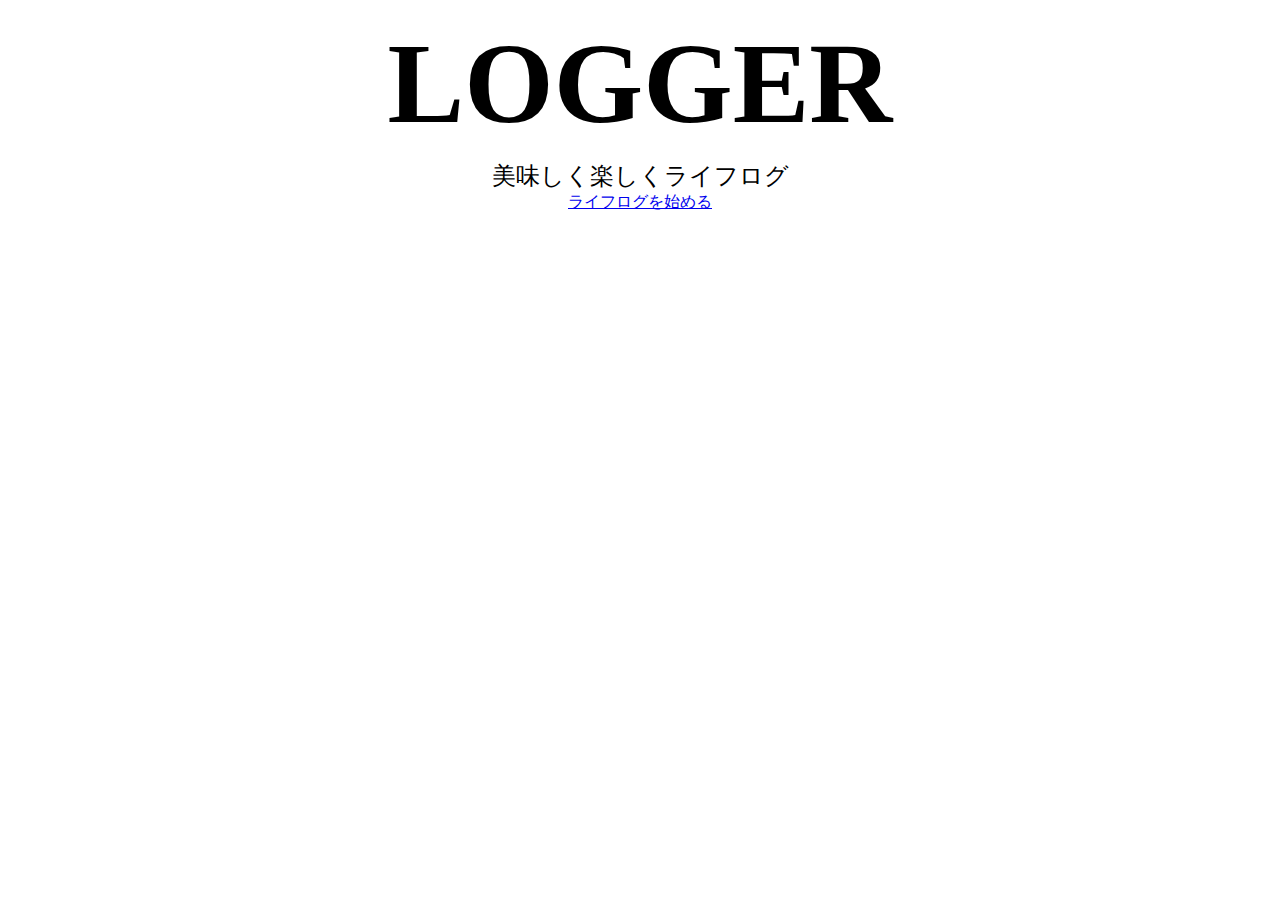
==== index.html @ 99905a14 "- ~p44『画像に重ねるテキストを表示する』" ====
<!DOCTYPE html>
<html lang="ja">
<head>
<meta charset="UTF-8">
<title>サンプル</title>
<meta name="viewport" tontent="width=device-width, initial-scale=1.0">
<link href="style.css" rel="stylesheet">
</head>
<body>
  <section class="conA">
  <div class="container">
    <img src="img/logo.svg" alt="">
    <h1>LOGGER</h1>
    <p>美味しく楽しくライフログ</p>
    <a href="#">ライフログを始める</a>
  </div>
  </section>
</body>
</html>
---- style.css ----
@charset "UTF-8";

/* 基本色 */
:root {
  --main-color: #5D9AB2;
  --accent-color: #BF6A7A;
  --dark-color: #2B5566;
  --text-bright-color: #fff;
}

/* 基本設定： ページ全体　*/
body {
  margin: 0;
  font-family: 'メイリオ','Higragino Kaku Gothic Pro','sans-serif';
}

/* コンテンツA: ヒーローイメージ　*/
.conA {
  text-align: center;
}

.conA h1 {
  margin-top: 0;
  margin-bottom: 10px;
  font-size: 15vw;
}

.conA p {
  margin-top: 0;
  margin-bottom: 0;
  font-size: 18px;
}

@media (min-width: 768px){
  .conA h1 {
    font-size: 115px;
  }

  .conA p {
    font-size: 24px;
  }
}
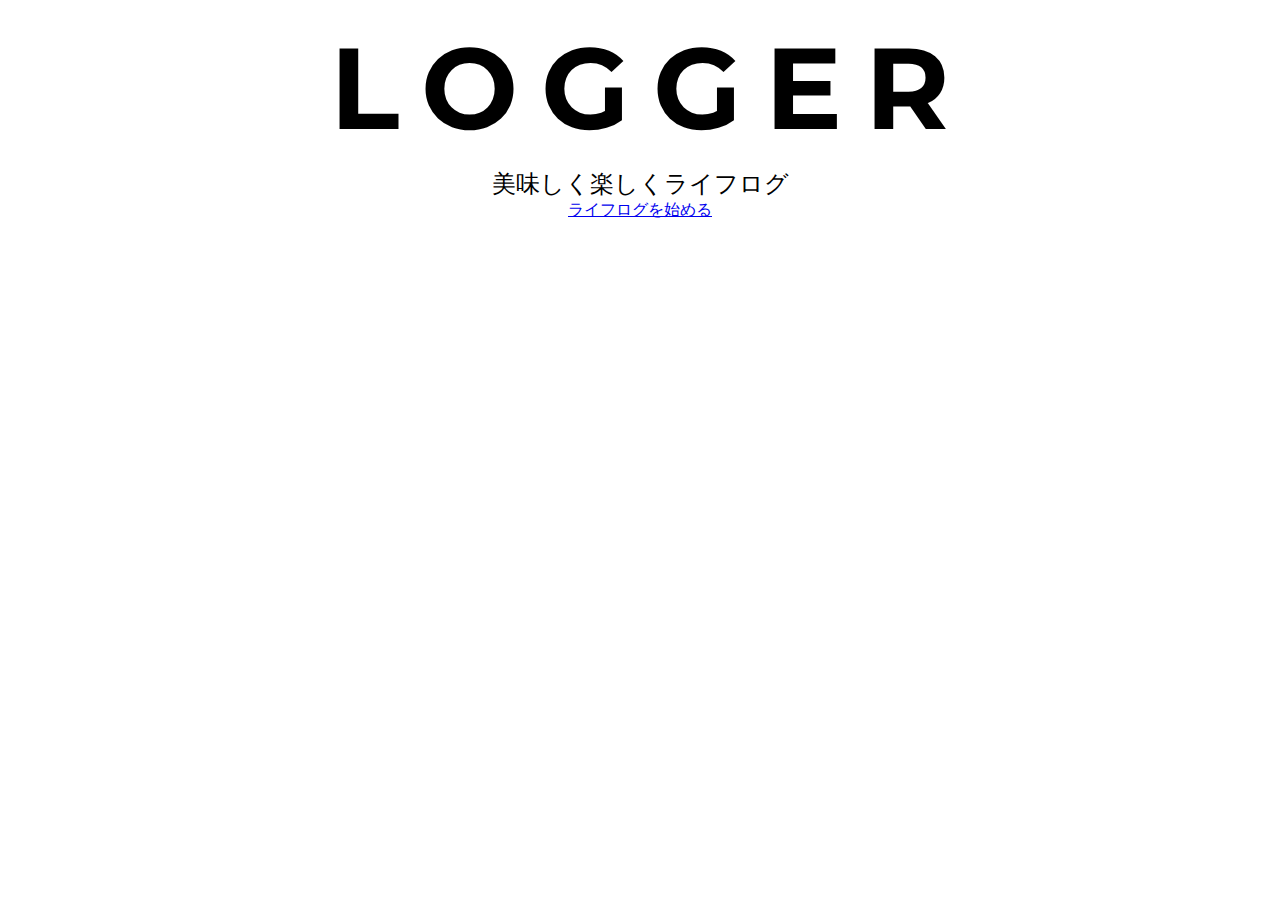
==== commit 9220e8ca: "- ~p47『Webフォントで表示して字間を調整する』" ====
--- a/index.html
+++ b/index.html
@@ -4,6 +4,7 @@
 <meta charset="UTF-8">
 <title>サンプル</title>
 <meta name="viewport" tontent="width=device-width, initial-scale=1.0">
+<link href="https://fonts.googleapis.com/css?family=Montserrat" rel="stylesheet">
 <link href="style.css" rel="stylesheet">
 </head>
 <body>
--- a/style.css
+++ b/style.css
@@ -22,7 +22,10 @@
 .conA h1 {
   margin-top: 0;
   margin-bottom: 10px;
+  font-family: "Montserrat","sans-serif";
   font-size: 15vw;
+  letter-spacing: 0.2em;
+  margin-left: 0.2em;
 }
 
 .conA p {
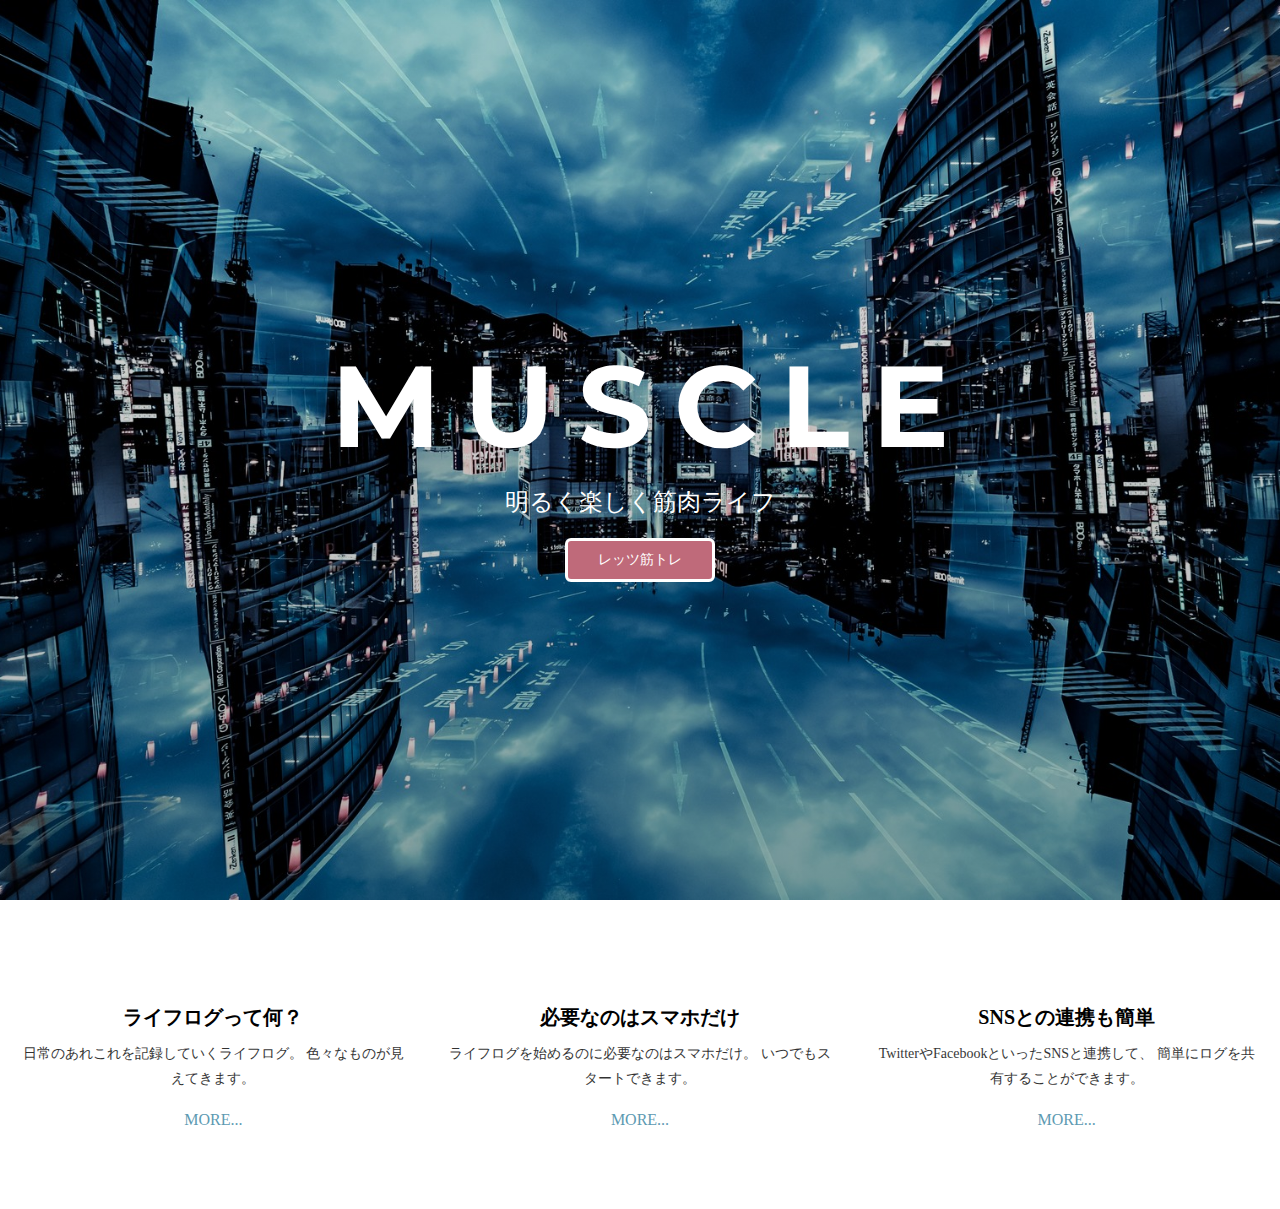
==== commit 4b9804b0: "- ~p79 『3つの概要を横に並べる』" ====
--- a/index.html
+++ b/index.html
@@ -6,14 +6,73 @@
 <meta name="viewport" tontent="width=device-width, initial-scale=1.0">
 <link href="https://fonts.googleapis.com/css?family=Montserrat" rel="stylesheet">
 <link href="style.css" rel="stylesheet">
+<script src="https://use.fontawesome.com/e3bf97be07.js"></script>
 </head>
 <body>
   <section class="conA">
   <div class="container">
     <img src="img/logo.svg" alt="">
-    <h1>LOGGER</h1>
-    <p>美味しく楽しくライフログ</p>
-    <a href="#">ライフログを始める</a>
+    <h1>
+      MUSCLE
+    </h1>
+    <p>
+      明るく楽しく筋肉ライフ
+    </p>
+    <a href="#">
+      レッツ筋トレ
+    </a>
+  </div>
+  </section>
+  <section class="conB">
+  <div class="container">
+    <div class="text">
+      <span class="fa fa-bar-chart icon">
+      </span>
+      <h2>
+        ライフログって何？
+      </h2>
+      <p>
+        日常のあれこれを記録していくライフログ。
+        色々なものが見えてきます。
+      </p>
+      <a href="#">
+        MORE...
+      <span class="fa fa-chevron-right">
+      </span>
+      </a>
+    </div>
+    <div class="text">
+      <span class="fa fa-gears icon">
+      </span>
+      <h2>
+        必要なのはスマホだけ
+      </h2>
+      <p>
+        ライフログを始めるのに必要なのはスマホだけ。
+        いつでもスタートできます。
+      </p>
+      <a href="#">
+        MORE...
+      <span class="fa fa-chevron-right">
+      </span>
+      </a>
+    </div>
+    <div class="text">
+      <span class="fa fa-rocket icon">
+      </span>
+      <h2>
+        SNSとの連携も簡単
+      </h2>
+      <p>
+        TwitterやFacebookといったSNSと連携して、
+        簡単にログを共有することができます。  
+      </p>
+      <a href="#">
+        MORE...
+      <span class="fa fa-chevron-right">
+      </span>
+      </a>
+    </div>
   </div>
   </section>
 </body>
--- a/style.css
+++ b/style.css
@@ -6,6 +6,8 @@
   --accent-color: #BF6A7A;
   --dark-color: #2B5566;
   --text-bright-color: #fff;
+  --icon-color: #fff;
+  --icon-bk-color: #ddd;
 }
 
 /* 基本設定： ページ全体　*/
@@ -16,6 +18,16 @@
 
 /* コンテンツA: ヒーローイメージ　*/
 .conA {
+  display: flex;
+  align-items: center;
+  justify-content: center;
+  height: 100vh;
+  min-height: 450px;
+  background-image: linear-gradient(rgba(0,0,0,0.1), rgba(0,0,0,0.3)), url(img/header.jpg);
+  background-position: center;
+  background-size: cover;
+  color: #fff;""
+  color: var(--text-bright-color);
   text-align: center;
 }
 
@@ -34,6 +46,28 @@
   font-size: 18px;
 }
 
+.conA img {
+  width: 20%;
+}
+
+.conA a {
+  display: inline-block;
+  margin-top: 20px;
+  padding: 10px 30px;
+  border: solid 3px currentColor;
+  border-radius: 6px;
+  background-color: #BF6A7A;
+  background-color: var(--accent-color);
+  color: #FFF;
+  color: var(--text-bright-color);
+  font-size: 14px;
+  text-decoration: none;
+}
+
+.conA a:hover {
+  background-image: linear-gradient(rgba(255,255,255,0.2),rgba(255,255,255,0.2));
+}
+
 @media (min-width: 768px){
   .conA h1 {
     font-size: 115px;
@@ -42,4 +76,66 @@
   .conA p {
     font-size: 24px;
   }
+}
+
+/* コンテンツB: 概要（アイコン＋テキスト） */
+.conB .container {
+  padding-top: 80px;
+  padding-bottom: 20px;
+}
+
+.conB .text {
+  padding-left: 20px;
+  padding-right: 20px;
+  padding-bottom: 60px;
+  text-align: center;
+}
+
+.conB h2 {
+  margin-top: 0;
+  margin-bottom: 10px;
+  font-size: 20px;
+}
+
+.conB p {
+  margin-top: 0;
+  margin-bottom: 20px;
+  font-size: 14px;
+  line-height: 1.8;
+  opacity: 0.8;
+}
+
+.conB a {
+  color: #5D9AB2;
+  color: var(--main-color);
+  text-decoration: none;
+}
+
+.conB a:hover {
+  text-decoration: underline;
+}
+
+
+.conB .icon {
+  display: inline-block;
+  margin-bottom: 20px;
+  font-size: 40px;
+  width: 2em;
+  line-height: 2em;
+  border-radius: 50%;
+  text-align: center;
+  background-color: #ddd;
+  background-color: var(--icon-bk-color);
+  color: #fff;
+  color: var(--icon-color);
+}
+
+@media (min-width: 768px){
+  .conB .container {
+    display: flex;
+  }
+
+  .conB .text {
+    flex: 1;
+  }
 }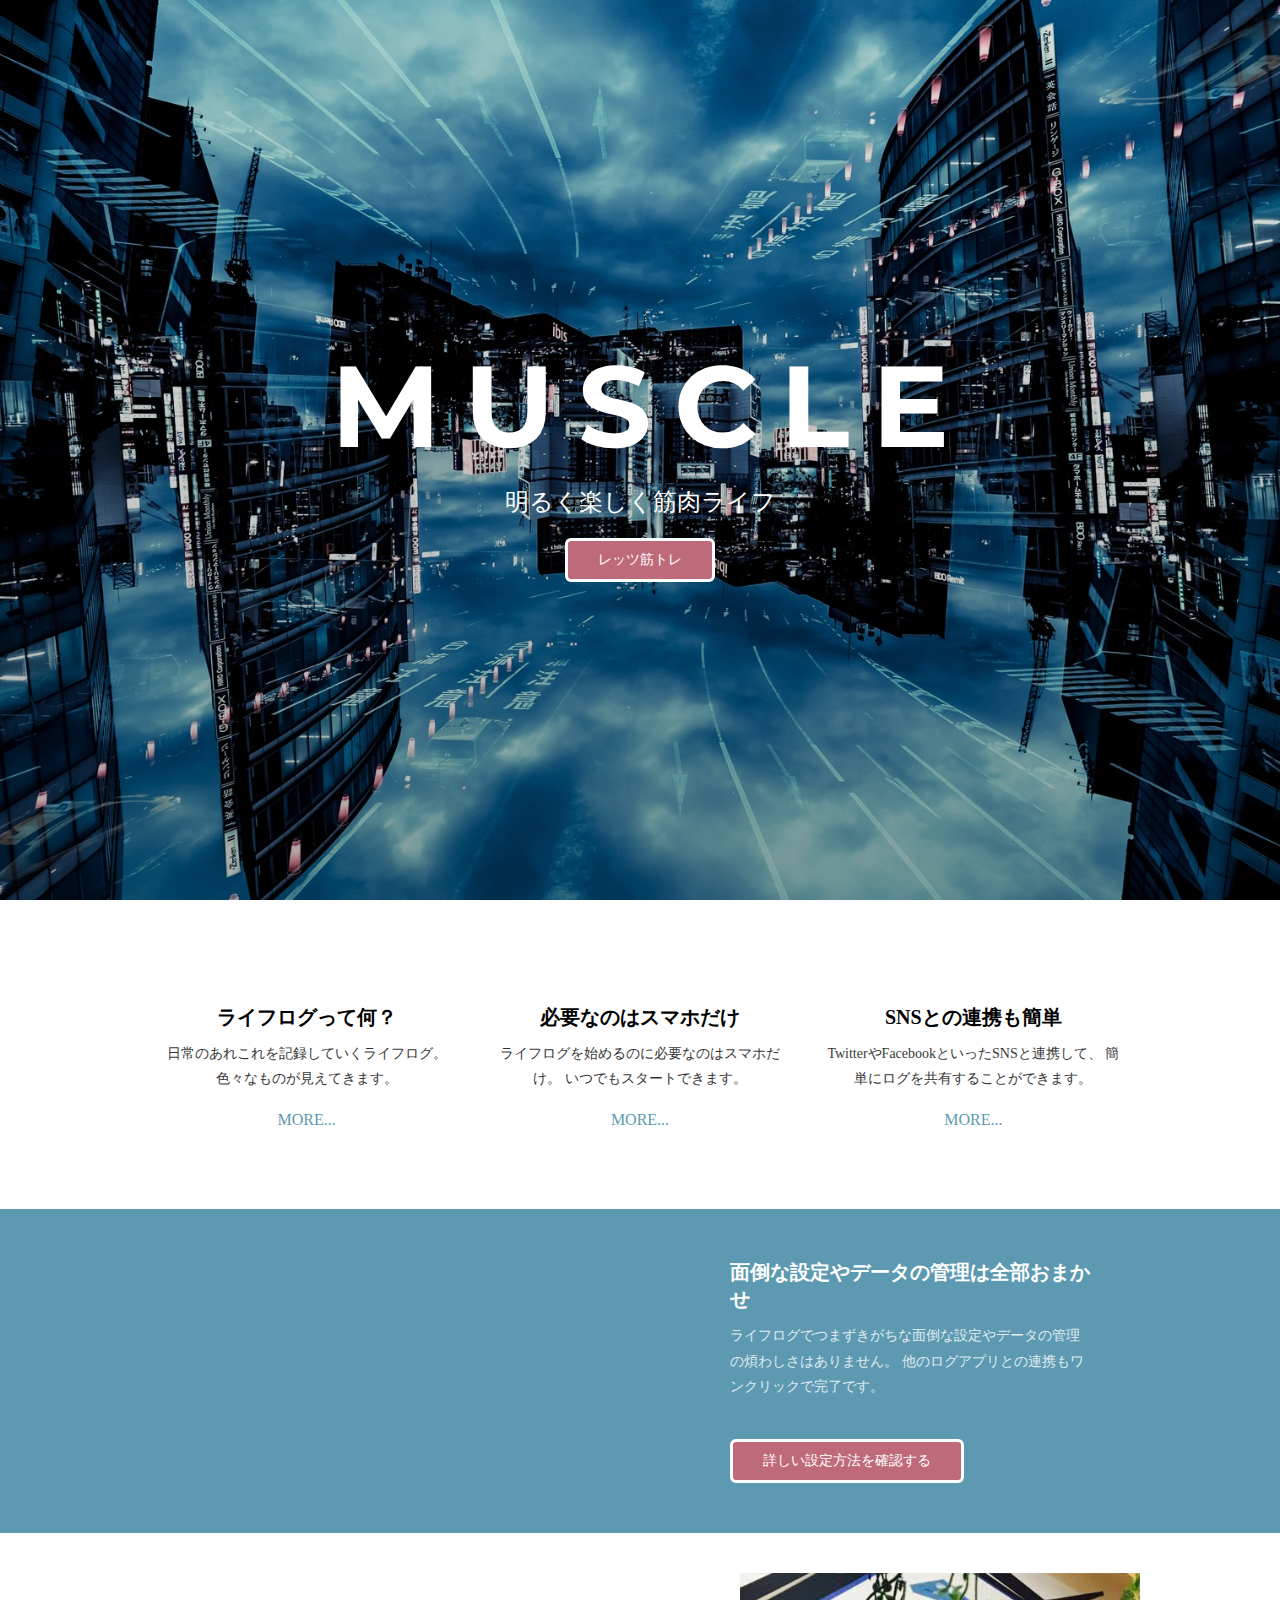
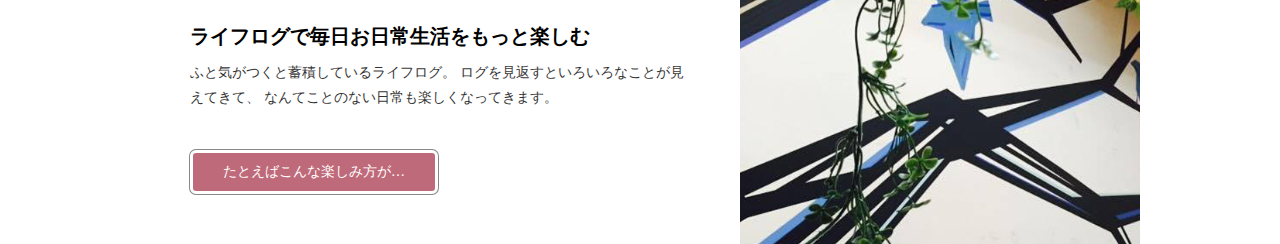
==== commit 5cd840a9: "- ~p104『画像の横幅を固定して並び順を変更する』" ====
--- a/index.html
+++ b/index.html
@@ -75,5 +75,46 @@
     </div>
   </div>
   </section>
+  <section class="conC">
+  <dic class="container">
+    <div class="photo">
+    </div>
+    <div class="text">
+      <h2>
+        面倒な設定やデータの管理は全部おまかせ
+      </h2>
+      <p>
+        ライフログでつまずきがちな面倒な設定やデータの管理の煩わしさはありません。
+        他のログアプリとの連携もワンクリックで完了です。
+      </p>
+      <a href="#">
+        詳しい設定方法を確認する
+      </a>
+      <span class="fa fa-chevron-right">
+      </span>
+    </div>
+  </dic>
+  </section>
+  <section class="conD">
+  <dic class="container">
+    <div class="photo">
+    </div>
+    <div class="text">
+      <h2>
+        ライフログで毎日お日常生活をもっと楽しむ
+      </h2>
+      <p>
+        ふと気がつくと蓄積しているライフログ。
+        ログを見返すといろいろなことが見えてきて、
+        なんてことのない日常も楽しくなってきます。
+      </p>
+      <a href="#">
+        たとえばこんな楽しみ方が…
+      </a>
+      <span class="fa fa-chevron-right">
+      </span>
+    </div>
+  </dic>
+  </section>
 </body>
 </html>
--- a/style.css
+++ b/style.css
@@ -8,6 +8,7 @@
   --text-bright-color: #fff;
   --icon-color: #fff;
   --icon-bk-color: #ddd;
+  --large-width: 1000px;
 }
 
 /* 基本設定： ページ全体　*/
@@ -26,7 +27,7 @@
   background-image: linear-gradient(rgba(0,0,0,0.1), rgba(0,0,0,0.3)), url(img/header.jpg);
   background-position: center;
   background-size: cover;
-  color: #fff;""
+  color: #fff;
   color: var(--text-bright-color);
   text-align: center;
 }
@@ -114,7 +115,6 @@
 .conB a:hover {
   text-decoration: underline;
 }
-
 
 .conB .icon {
   display: inline-block;
@@ -133,9 +133,154 @@
 @media (min-width: 768px){
   .conB .container {
     display: flex;
+    max-width: 1000px;
+    max-width: var(--large-width);
+    margin-left: auto;
+    margin-right: auto;
   }
 
   .conB .text {
     flex: 1;
   }
+}
+
+/*  コンテンツC : 概要（画像＋テキスト） */
+.conC {
+  background-color: #5D9AB2;
+  background-color: var(--main-color);
+  color: #FFF;
+  color: var(--text-bright-color);
+}
+
+.conC .text {
+  padding: 20px;
+}
+
+.conC h2 {
+  margin-top: 0;
+  margin-bottom: 10px;
+  font-size: 20px;
+}
+
+.conC p {
+  margin-top: 0;
+  margin-bottom: 20px;
+  font-size: 14px;
+  line-height: 1.8;
+  opacity: 0.8;
+}
+
+.conC a {
+  display: inline-block;
+  margin-top: 20px;
+  padding: 10px 30px;
+  border: solid 3px currentColor;
+  border-radius: 6px;
+  background-color: #BF6A7A;
+  background-color: var(--accent-color);
+  color: #FFF;
+  color: var(--text-bright-color);
+  font-size: 14px;
+  text-decoration: none;
+}
+
+.conC a:hover {
+  background-image: linear-gradient(rgba(255,255,255,0.2),rgba(255,255,255,0.2));
+}
+
+.conC .photo {
+  min-height: 200px;
+  background-image: url(img/slideshow01.jpg);
+  background-position: center;
+  background-size: cover;
+}
+
+@media (min-width: 768px){
+  .conC .container {
+    display: flex;
+    max-width: 1000px;
+    max-width: var(--large-width);
+    margin-right: auto;
+    margin-left: auto;
+  }
+
+  .conC .photo {
+    flex: 3;
+  }
+
+  .conC .text {
+    flex: 2;
+    padding: 50px;
+  }
+}
+
+/*  コンテンツD : 概要（画像＋テキスト：逆配置） */
+.codD .container {
+  padding-top: 2px;
+}
+
+.conD　.text {
+  padding: 20px;
+}
+
+.conD h2 {
+  margin-top: 0;
+  margin-bottom: 10px;
+  font-size: 20px;
+}
+
+.conD p {
+  margin-top: 0;
+  margin-bottom: 20px;
+  font-size: 14px;
+  line-height: 1.8;
+  opacity: 0.8;
+}
+
+.conD a {
+  display: inline-block;
+  margin-top: 20px;
+  padding: 10px 30px;
+  box-shadow: 0 0 0  1px #888;
+  border: solid 3px currentColor;
+  border-radius: 6px;
+  background-color: #BF6A7A;
+  background-color: var(--accent-color);
+  color: #FFF;
+  color: var(--text-bright-color);
+  font-size: 14px;
+  text-decoration: none;
+}
+
+.conD a:hover {
+  background-image: linear-gradient(rgba(255,255,255,0.2),rgba(255,255,255,0.2));
+}
+
+.conD .photo {
+  min-height: 200px;
+  background-image: url(img/slideshow02.jpg);
+  background-position: center;
+  background-size: cover;
+}
+
+@media (min-width: 768px){
+  .conD .container {
+    display: flex;
+    flex-direction: row-reverse;
+    max-width: 1000px;
+    max-width: var(--large-width);
+    margin-right: auto;
+    margin-left: auto;
+    padding-top: 40px;
+    padding-bottom: 40px0;
+  }
+
+  .conD .photo {
+    flex: 0 0 400px;
+  }
+
+  .conD .text {
+    flex: 2;
+    padding: 50px;
+  }
 }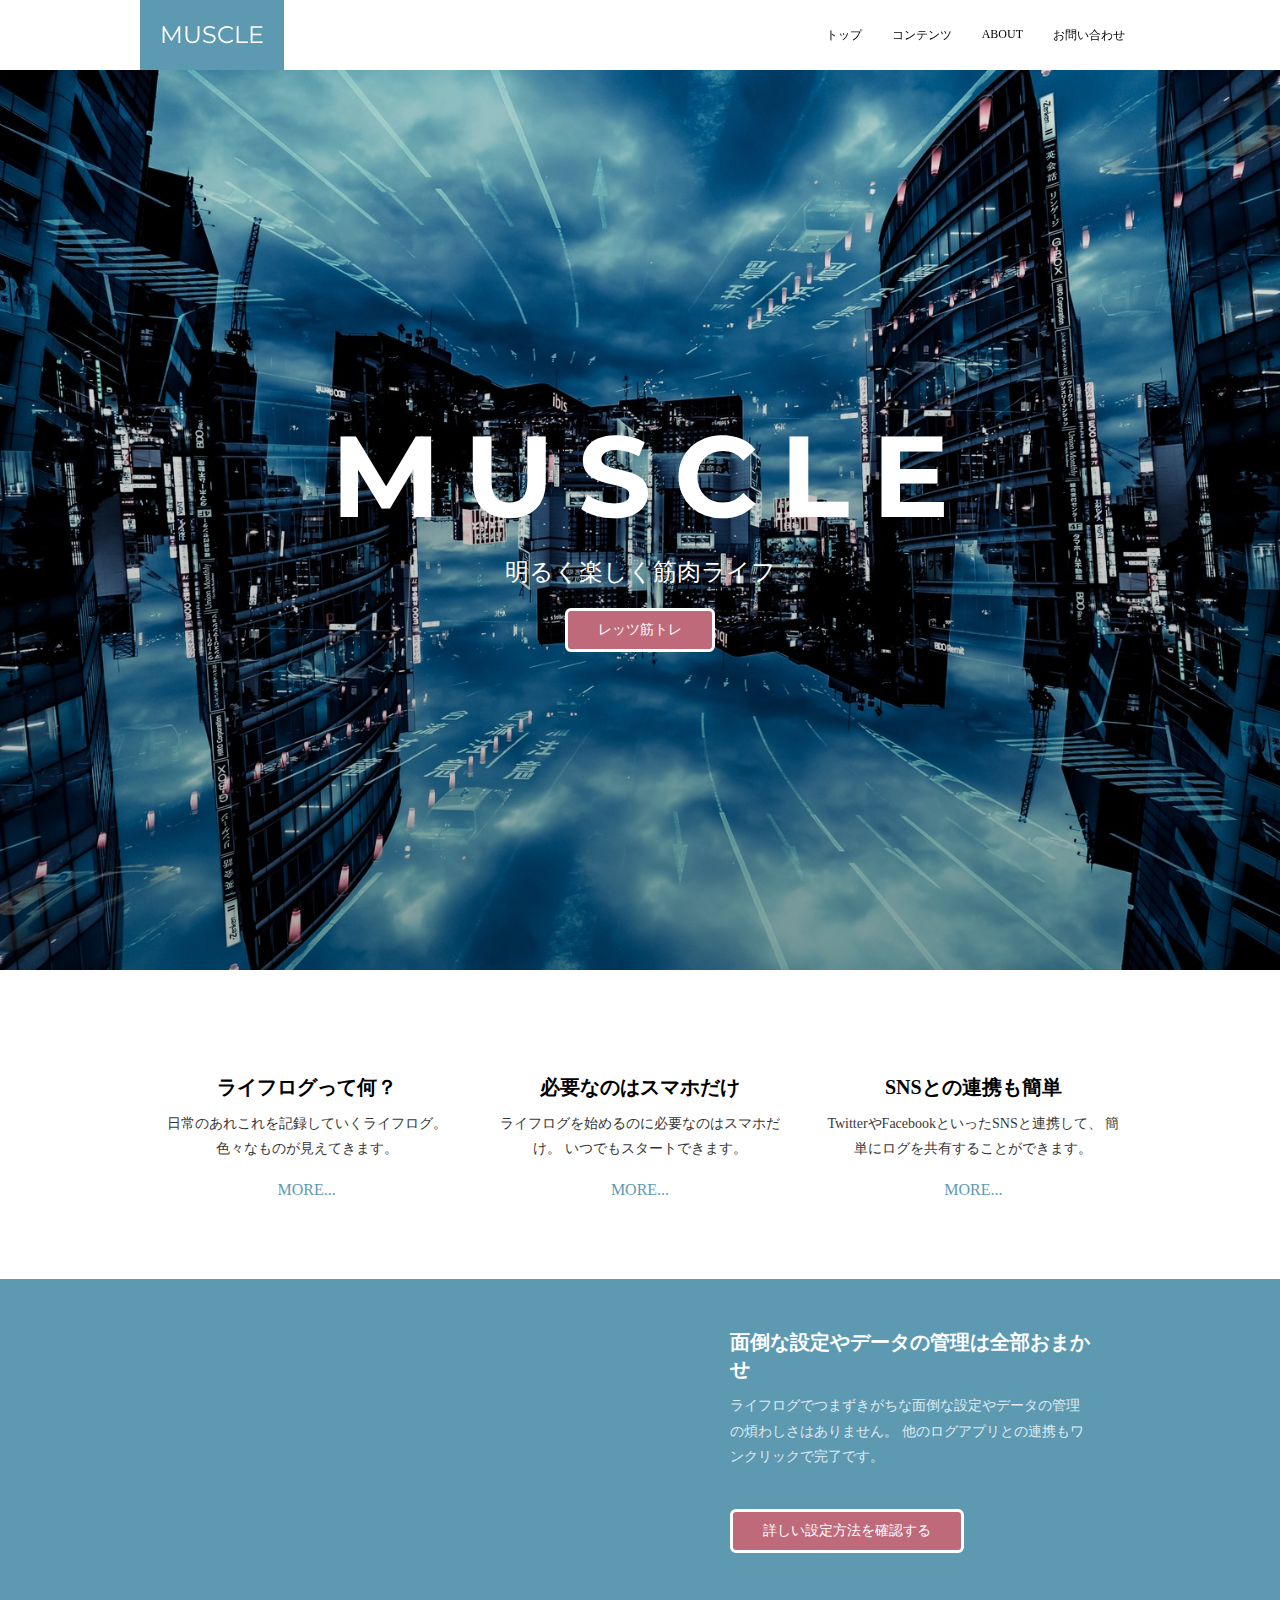
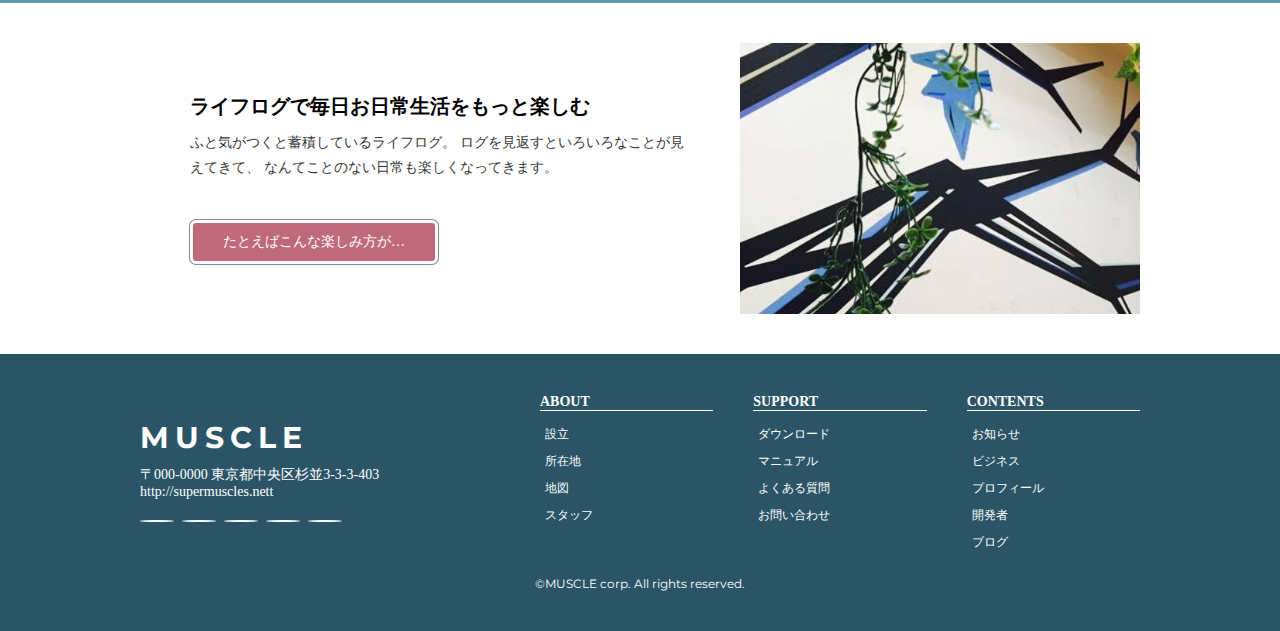
==== commit 3c20bbd9: "- ~p174『トグルボタンでナビげ0ションメニューを開閉する』 - トップページ完了 - chapter3完了" ====
--- a/index.html
+++ b/index.html
@@ -3,118 +3,315 @@
 <head>
 <meta charset="UTF-8">
 <title>サンプル</title>
-<meta name="viewport" tontent="width=device-width, initial-scale=1.0">
+<meta name="viewport" content="width=device-width,initial-scale=1.0">
 <link href="https://fonts.googleapis.com/css?family=Montserrat" rel="stylesheet">
 <link href="style.css" rel="stylesheet">
+<style>
+.sr-only {
+  position: absolute;
+  width: 1px;
+  height: 1px;
+  padding: 0;
+  margin: -1px;
+  overflow: hidden;
+  clip: rect(0,0,0,0);
+  border: 0;
+}
+</style>
 <script src="https://use.fontawesome.com/e3bf97be07.js"></script>
+<script src="https://code.jquery.com/jquery-2.2.3.min.js"></script>
+<script>
+$(function(){
+  $(".headC").click(function(){
+    $(".headB").slideToggle();
+  });
+});
+</script>
 </head>
 <body>
-  <section class="conA">
+<header>
+<div class="container">
+  <div class="container-small">
+    <a href="index.html" class="headA">
+      MUSCLE
+    </a>
+    <button type="button" class="headC">
+      <span class="fa fa-bars" title="MENU">
+      </span>
+    </button>
+  </div>
+  <nav class="headB">
+    <ul>
+      <li>
+        <a href="index.html">
+          トップ
+        </a>
+      </li>
+      <li>
+        <a href="contents.html">
+          コンテンツ
+        </a>
+      </li>
+      <li>
+        <a href="about.html">
+          ABOUT
+        </a>
+      </li>
+      <li>
+        <a href="contact.html">
+          お問い合わせ
+        </a>
+      </li>
+    </ul>
+  </nav>
+</div>
+</header>
+<section class="conA">
+<div class="container">
+  <img src="img/logo.svg" alt="">
+  <h1>
+    MUSCLE
+  </h1>
+  <p>
+    明るく楽しく筋肉ライフ
+  </p>
+  <a href="#">
+    レッツ筋トレ
+  </a>
+</div>
+</section>
+<section class="conB">
+<div class="container">
+  <div class="text">
+    <span class="fa fa-bar-chart icon">
+    </span>
+    <h2>
+      ライフログって何？
+    </h2>
+    <p>
+      日常のあれこれを記録していくライフログ。
+      色々なものが見えてきます。
+    </p>
+    <a href="#">
+      MORE...
+    <span class="fa fa-chevron-right">
+    </span>
+    </a>
+  </div>
+  <div class="text">
+    <span class="fa fa-gears icon">
+    </span>
+    <h2>
+      必要なのはスマホだけ
+    </h2>
+    <p>
+      ライフログを始めるのに必要なのはスマホだけ。
+      いつでもスタートできます。
+    </p>
+    <a href="#">
+      MORE...
+    <span class="fa fa-chevron-right">
+    </span>
+    </a>
+  </div>
+  <div class="text">
+    <span class="fa fa-rocket icon">
+    </span>
+    <h2>
+      SNSとの連携も簡単
+    </h2>
+    <p>
+      TwitterやFacebookといったSNSと連携して、
+      簡単にログを共有することができます。  
+    </p>
+    <a href="#">
+      MORE...
+    <span class="fa fa-chevron-right">
+    </span>
+    </a>
+  </div>
+</div>
+</section>
+<section class="conC">
+<dic class="container">
+  <div class="photo">
+  </div>
+  <div class="text">
+    <h2>
+      面倒な設定やデータの管理は全部おまかせ
+    </h2>
+    <p>
+      ライフログでつまずきがちな面倒な設定やデータの管理の煩わしさはありません。
+      他のログアプリとの連携もワンクリックで完了です。
+    </p>
+    <a href="#">
+      詳しい設定方法を確認する
+    </a>
+    <span class="fa fa-chevron-right">
+    </span>
+  </div>
+</dic>
+</section>
+<section class="conD">
+<dic class="container">
+  <div class="photo">
+  </div>
+  <div class="text">
+    <h2>
+      ライフログで毎日お日常生活をもっと楽しむ
+    </h2>
+    <p>
+      ふと気がつくと蓄積しているライフログ。
+      ログを見返すといろいろなことが見えてきて、
+      なんてことのない日常も楽しくなってきます。
+    </p>
+    <a href="#">
+      たとえばこんな楽しみ方が…
+    </a>
+    <span class="fa fa-chevron-right">
+    </span>
+  </div>
+</dic>
+</section>
+<footer>
   <div class="container">
-    <img src="img/logo.svg" alt="">
-    <h1>
-      MUSCLE
-    </h1>
-    <p>
-      明るく楽しく筋肉ライフ
-    </p>
-    <a href="#">
-      レッツ筋トレ
-    </a>
-  </div>
-  </section>
-  <section class="conB">
-  <div class="container">
-    <div class="text">
-      <span class="fa fa-bar-chart icon">
-      </span>
+    <div class="footA">
       <h2>
-        ライフログって何？
+        MUSCLE
       </h2>
       <p>
-        日常のあれこれを記録していくライフログ。
-        色々なものが見えてきます。
+        〒000-0000 東京都中央区杉並3-3-3-403<br>
+        <a href="index.html">
+          http://supermuscles.nett
+        </a>
       </p>
-      <a href="#">
-        MORE...
-      <span class="fa fa-chevron-right">
-      </span>
-      </a>
+      <nav class="footD">
+        <ul>
+          <li>
+            <a href="#">
+              <span class="fa fa-twitter" title="Twitter">
+              </span>
+            </a>
+          </li>
+          <li>
+            <a href="#">
+              <span class="fa fa-facebook" title="Facebook">
+              </span>
+            </a>
+          </li>
+          <li>
+            <a href="#">
+              <span class="fa fa-google-plus" title="Google Plus">
+              </span>
+            </a>
+          </li>
+          <li>
+            <a href="#">
+              <span class="fa fa-instagram" title="Instagram">
+              </span>
+            </a>
+          </li>
+          <li>
+            <a href="#">
+              <span class="fa fa-youtube" title="Youtube">
+              </span>
+            </a>
+          </li>
+        </ul>
+      </nav>
     </div>
-    <div class="text">
-      <span class="fa fa-gears icon">
-      </span>
-      <h2>
-        必要なのはスマホだけ
-      </h2>
-      <p>
-        ライフログを始めるのに必要なのはスマホだけ。
-        いつでもスタートできます。
-      </p>
-      <a href="#">
-        MORE...
-      <span class="fa fa-chevron-right">
-      </span>
-      </a>
+    <nav class="footB">
+      <div>
+        <h3>
+          ABOUT
+        </h3>
+        <ul>
+          <li>
+            <a href="#">
+              設立
+            </a>
+          </li>
+          <li>
+            <a href="#">
+              所在地
+            </a>
+          </li>
+          <li>
+            <a href="#">
+              地図
+            </a>
+          </li>
+          <li>
+            <a href="#">
+              スタッフ
+            </a>
+          </li>
+        </ul>
+      </div>
+      <div>
+        <h3>
+          SUPPORT
+        </h3>
+        <ul>
+          <li>
+            <a href="#">
+              ダウンロード
+            </a>
+          </li>
+          <li>
+            <a href="#">
+              マニュアル
+            </a>
+          </li>
+          <li>
+            <a href="#">
+              よくある質問
+            </a>
+          </li>
+          <li>
+            <a href="#">
+              お問い合わせ
+            </a>
+          </li>
+        </ul>
+      </div>
+      <div>
+        <h3>
+          CONTENTS
+        </h3>
+        <ul>
+          <li>
+            <a href="#">
+              お知らせ
+            </a>
+          </li>
+          <li>
+            <a href="#">
+              ビジネス
+            </a>
+          </li>
+          <li>
+            <a href="#">
+              プロフィール
+            </a>
+          </li>
+          <li>
+            <a href="#">
+              開発者
+            </a>
+          </li>
+          <li>
+            <a href="#">
+              ブログ
+            </a>
+          </li>
+        </ul>
+      </div>
+    </nav>
+    <div class="footC">
+      ©︎MUSCLE corp. All rights reserved.
     </div>
-    <div class="text">
-      <span class="fa fa-rocket icon">
-      </span>
-      <h2>
-        SNSとの連携も簡単
-      </h2>
-      <p>
-        TwitterやFacebookといったSNSと連携して、
-        簡単にログを共有することができます。  
-      </p>
-      <a href="#">
-        MORE...
-      <span class="fa fa-chevron-right">
-      </span>
-      </a>
-    </div>
-  </div>
-  </section>
-  <section class="conC">
-  <dic class="container">
-    <div class="photo">
-    </div>
-    <div class="text">
-      <h2>
-        面倒な設定やデータの管理は全部おまかせ
-      </h2>
-      <p>
-        ライフログでつまずきがちな面倒な設定やデータの管理の煩わしさはありません。
-        他のログアプリとの連携もワンクリックで完了です。
-      </p>
-      <a href="#">
-        詳しい設定方法を確認する
-      </a>
-      <span class="fa fa-chevron-right">
-      </span>
-    </div>
-  </dic>
-  </section>
-  <section class="conD">
-  <dic class="container">
-    <div class="photo">
-    </div>
-    <div class="text">
-      <h2>
-        ライフログで毎日お日常生活をもっと楽しむ
-      </h2>
-      <p>
-        ふと気がつくと蓄積しているライフログ。
-        ログを見返すといろいろなことが見えてきて、
-        なんてことのない日常も楽しくなってきます。
-      </p>
-      <a href="#">
-        たとえばこんな楽しみ方が…
-      </a>
-      <span class="fa fa-chevron-right">
-      </span>
-    </div>
-  </dic>
-  </section>
+  </div>
+</footer>
 </body>
 </html>
--- a/style.css
+++ b/style.css
@@ -272,7 +272,7 @@
     margin-right: auto;
     margin-left: auto;
     padding-top: 40px;
-    padding-bottom: 40px0;
+    padding-bottom: 40px;
   }
 
   .conD .photo {
@@ -283,4 +283,246 @@
     flex: 2;
     padding: 50px;
   }
+}
+
+/* フッター*/
+footer {
+  color: #fff;
+  color: var(--text-bright-color);
+  background-color: #2B5566;
+  background-color: var(--dark-color);
+}
+
+footer .container {
+  padding: 40px 20px;
+}
+
+@media (min-width: 768px) {
+  footer .container {
+    display: flex;
+    flex-wrap: wrap;
+    max-width: 1000px;
+    max-width: var(--large-width);
+    margin-left: auto;
+    margin-right: auto;
+  }
+
+  .footA {
+    flex: 0 0 40%;
+  }
+
+  .footB {
+    flex: 0 0 60%;
+  }
+
+  .footC {
+    flex: 0 0 100%;
+  }
+}
+
+/* フッターA: サイト情報 */
+.footA {
+  margin-bottom: 30px;
+}
+
+
+.footA h2 {
+  margin-top:opx;
+  margin-bottom: 10px;
+  font-family: "Montserrat","sans-serif";
+  font-size: 30px;
+  letter-spacing: 0.2em;
+}
+
+.footA p {
+  margin-top: 0;
+  margin-bottom: 0;
+  font-size: 14px;
+}
+
+.footA a {
+  color: inherit;
+  text-decoration: none;
+}
+
+/* フッターB: フッターメニュー */
+.footB div {
+  margin-bottom: 20px;
+}
+
+.footB h3 {
+  margin-top: 0;
+  margin-bottom: 10px;
+  border-bottom: solid 1px currentColor;
+  font-size: 14px;
+}
+
+.footB ul {
+  margin: 0;
+  padding: 0;
+  list-style: none;
+}
+
+.footB a {
+  display: block;
+  padding: 5px;
+  color: inherit;
+  font-size: 12px;
+  text-decoration: none;
+}
+
+.footB a:hover {
+  background-color: rgba(0,0,0,0.3);
+}
+
+@media (min-width: 756px) {
+  .footB {
+    display: flex;
+  }
+
+  .footB div {
+    flex: 1;
+  }
+
+  .footB div:not(:first-child) {
+    margin-left: 40px;
+  }
+}
+
+/* フッターC: コピーライト */
+.footC {
+  font-size: 12px;
+  text-align: center;
+  font-family: "Montserrat", sans-serif;
+}
+
+/* フッターD: SNSメニュー */
+.footD {
+  margin-top: 20px;
+}
+
+.footD ul {
+  display: flex;
+  margin: 0;
+  padding: 0;
+  list-style: none;
+}
+
+.footD a {
+  display: block;
+  margin-right: 8px;
+  padding: 0;
+  color: inherit;
+  font-size: 16px;
+  text-decoration: none;
+  border: solid 1px currentColor;
+  width: 2em;
+  line-height: 2em;
+  border-radius: 50%;
+  text-align: center;
+}
+
+.footD a:hover {
+  background-color: rgba(0,0,0,0.3);
+}
+
+/* ヘッダー */
+header {
+  position: sticky;
+  top: 0;
+  left: 0;
+  z-index: 100;
+  width: 100%;
+  background-color: rgba(255,255,255,0.9);
+}
+
+/* ヘッダーA: サイト名 */
+.headA {
+  display: inline-block;
+  line-height: 70px;
+  padding-left: 20px;
+  padding-right: 20px;
+  background-color: #5D9AB2;
+  background-color: var(--main-color);
+  color: #fff;
+  color: var(--text-bright-color);
+  font-family: "Montserrat", sans-serif;
+  font-size: 24px;
+  text-decoration: none;
+}
+
+
+/* ヘッダーB: ナビゲーションメニュー */
+.headB ul {
+  margin: 0;
+  padding: 0;
+  list-style: none;
+}
+
+.headB a {
+  display: block;
+  padding: 15px;
+  color: inherit;
+  font-size: 12px;
+  text-decoration: none;
+}
+
+.headB a:hover {
+  background-color: rgba(0,0,0,0.3);
+}
+
+@media (min-width: 768px) {  
+  header .container {
+    display: flex;
+    align-items: center;
+    justify-content: space-between;
+    max-width: 1000px;
+    max-width: var(--large-width);
+    margin-left: auto;
+    margin-right: auto;
+  }
+
+  .headB ul {
+    display: flex;
+  }
+}
+
+/* ヘッダーC: トグルボタン */
+@media (max-width: 767px) {
+  /* 小さい画面用の設定 */
+  header .container-small {
+    display: flex;
+    align-items: center;
+    justify-content: space-between;
+  }
+
+  .headC {
+    margin-right: 10px;
+    padding: 0;
+    border: none;
+    outline: none;
+    background: none;
+    font-size: 28px;
+    opacity: 0.5;
+    cursor: pointer;  
+  }
+
+  .headC:hover {
+    opacity: 0.3;
+  }
+
+  .headB {
+    display: none;
+  }
+}
+
+@media (min-width: 768px) {
+  /* 大きい画面用の設定 */
+  .headC {
+    display: none;
+  }
+
+  .headB {
+    display: block !important;
+  }
 }